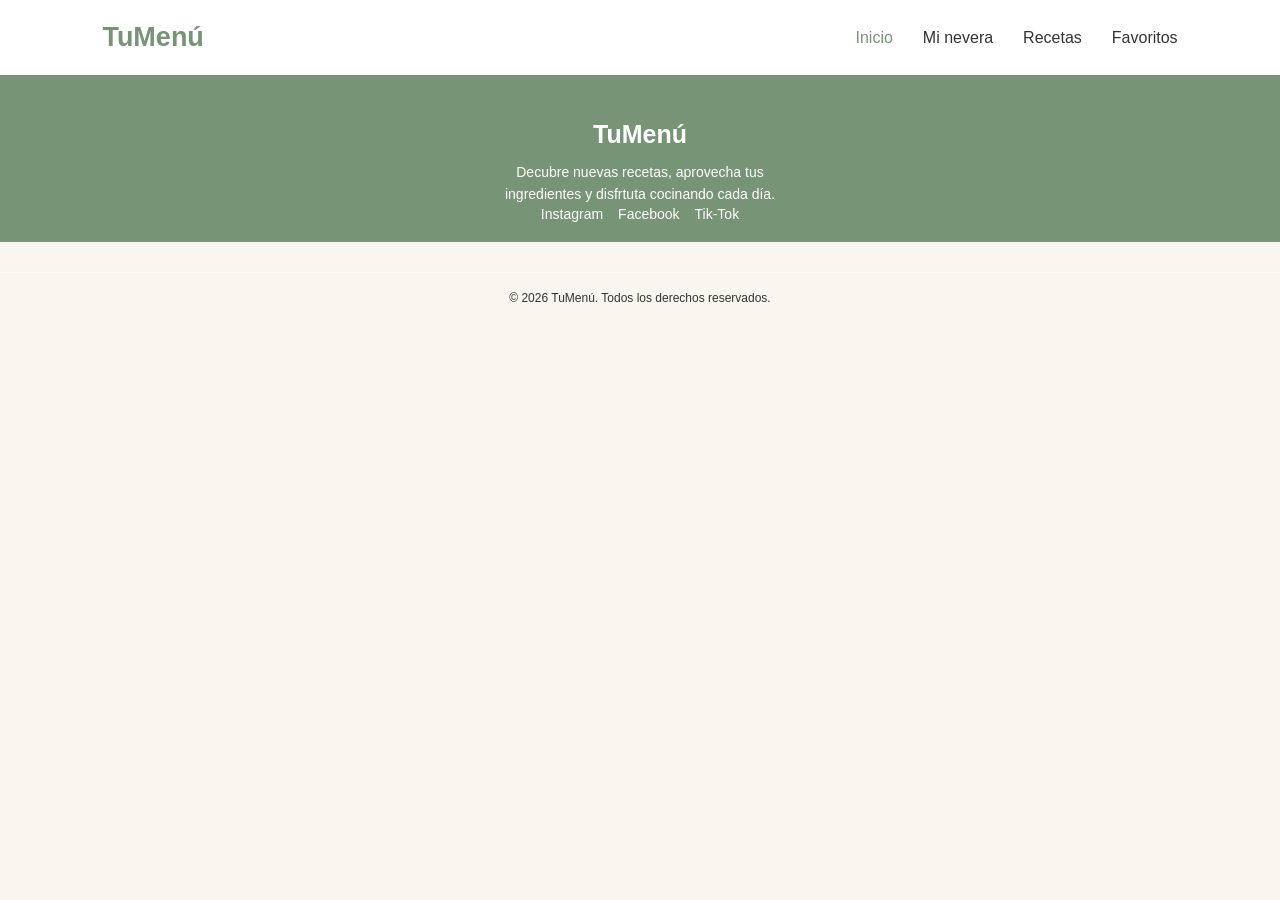
==== index.html @ 5c60949b "feat: añadir cabecera y pie de página" ====
<!DOCTYPE html>
<html lang="en">

    <head>
        <meta charset="UTF-8">
        <meta name="viewport" content="width=device-width, initial-scale=1.0">
        <title>TuMenú | Descubre que cocinar</title>
        <link rel="stylesheet" href="css/styles.css">
    </head>

    <body>
    
    <!--Cabecera de la pagina-->    

    <header class="cabecera">
        
        <div class="contenedor-logo">
            <a href="" class="logo">TuMenú</a>
        </div>

        <!--Menu de navegación-->
        <nav class="menu">
            <a href="index.html" class="activo">Inicio</a>
            <a href="pages/mi-nevera.html">Mi nevera</a>
            <a href="pages/recetas.html">Recetas</a>
            <a href="pages/favoritos.html">Favoritos</a>
        </nav>


    </header>  


    <main>








        
    </main>


<!--PIE DE LA PÁGINA-->
    <footer class="footer">
       
        <div class="footer-contenido">
        <!--información de la página-->

            <section class="footer-info">
                <a href="index.html" class="footer-logo">TuMenú</a>

                <p>
                    Decubre nuevas recetas, aprovecha tus ingredientes y disfrtuta
                    cocinando cada día.
                </p>
        

                <!--REDES SOCIALES-->
                <div class="redes-enlaces">
                    <a href="#" aria-level="Instagram">Instagram</a>
                    <a href="#" aria-label="Facebook">Facebook</a>
                    <a href="#" aria-label="Tik-Tok">Tik-Tok</a>            
                </div>

            </section>
       
        </div>



    </footer>

    <!-- Copyright -->
    <div class="footer-final">

        <p>© 2026 TuMenú. Todos los derechos reservados.</p>

    </div>

    </body>

</html>
---- css/styles.css ----
/*colores   generales de la página*/
:root {
    --color-principal: #789477;
    --color-secundario: #E8E3D5;
    --color-fondo: #F8F6EF;
    --color-texto: #333333;
    --color-blanco: #FFFFFF;
}


/*CONFIGURACIÓN GENERAL*/

*{
    margin: 0;
    padding: 0;
    box-sizing: border-box;
}

body {
    font-family: Arial, sans-serif;
    background-color: var(--color-fondo);
    color: var(--color-texto);
}
/*CABECERA - MOBILE-FIRST*/

.cabecera { 
    display: flex;
    flex-direction: column;
    align-items: center;
    gap: 18px;
    padding: 20px;
    background-color: var(--color-blanco);
}

/*LOGO*/
.logo{
    text-decoration: none;
    color: var(--color-principal);
    font-size: 27px;
    font-weight: bold;
}

/*MENÚ*/

.menu{
    display: flex;
    flex-wrap: wrap;
    justify-content: center;
    gap: 18px;
}

.menu a {
    text-decoration: none;
    color: var(--color-texto);
    font-size: 14px;
}

.menu a:hover,
.menu a.activo {
    color: var(--color-principal);
}

/* ==============================
   FOOTER - MOBILE FIRST
================================= */

.footer{
    background-color: var(--color-principal);
    color: var(--color-blanco);
    padding: 35px 20px 20px;
}

/*CONTENEDOR PRINCIPAL DEL FOOTER*/
.footer-contenido {
    display: flex;
    flex-direction: column;
    gap: 30px;
}

/*Información*/

.footer-logo {
    display: inline-block;
    color: var(--color-blanco);
    font-size: 25px;
    font-weight: bold;
    text-decoration: none;
    margin-bottom: 12px;
}

.footer-info p {
    font-size: 14px;
    line-height: 1.6;
    max-width: 300px;
}
/* Redes sociales */
.footer-redes h3 {
    font-size: 17px;
    margin-bottom: 15px;
}

.redes-enlaces {
    display: flex;
    flex-wrap: wrap;
    gap: 15px;
}

.redes-enlaces a {
    color: var(--color-blanco);
    text-decoration: none;
    font-size: 14px;
    transition: opacity 0.3s;
}

.redes-enlaces a:hover {
    opacity: 0.7;
}

/* Copyright */
.footer-final {
    border-top: 1px solid rgba(255, 255, 255, 0.3);
    margin-top: 30px;
    padding-top: 18px;
    text-align: center;
}

.footer-final p {
    font-size: 12px;
}

/*TABLET Y ESCRITORIOS*/

@media(min-width: 768px) {

    /*CABECERA*/

    .cabecera{
        flex-direction: row;
         justify-content: space-between;
         padding: 22px 8% ;
    }

    .menu {
        gap: 30px;
    }

    .menu a {
        font-size: 16px;
    }


    /*---FOOTER*/

    .footer {
        padding: 45px 8% 20px;
    }

    .footer-contenido {
        flex-direction: column;
        align-items: center;
        text-align: center;
        gap: 25px;
    }

    .footer-info {
        max-width: 450px;
    }

    .footer-redes {
        text-align: center;
    }

    .redes-enlaces {
        justify-content: center;
    }

}
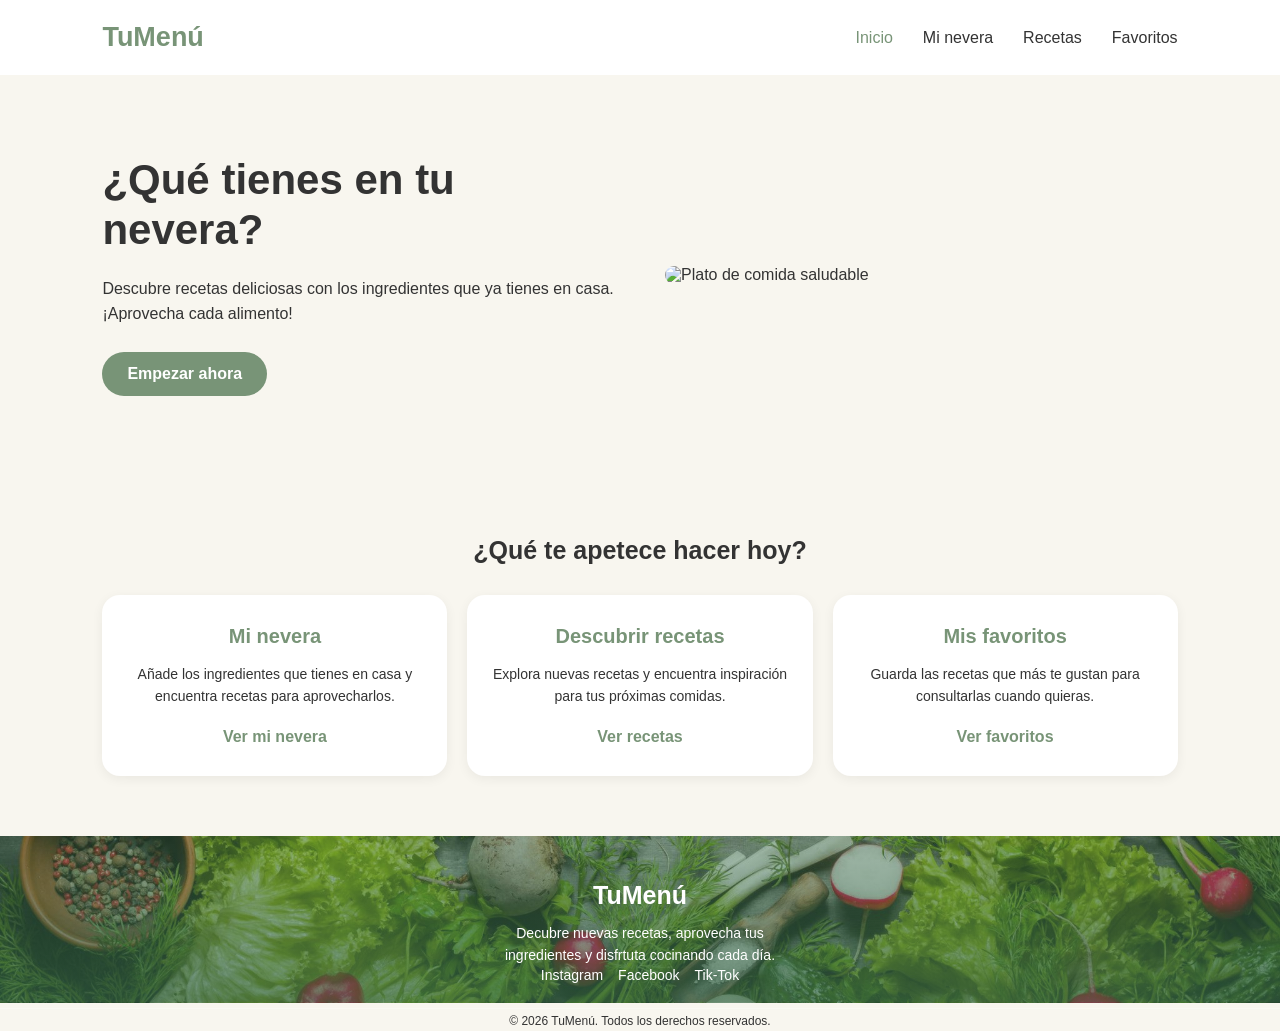
==== commit bf9800bb: "feat: crear página principal de TuMenú y asgregar CSS" ====
--- a/index.html
+++ b/index.html
@@ -31,16 +31,72 @@
 
 
     <main>
+     <!-- Presentación principal -->
+
+    <section class="hero">
+
+        <div class="hero-contenido">
+            <h1>¿Qué tienes en tu nevera?</h1>
+
+            <p>
+                Descubre recetas deliciosas con los ingredientes
+                que ya tienes en casa. ¡Aprovecha cada alimento!
+            </p>
+
+            <a href="pages/mi-nevera.html" class="boton-principal">
+                Empezar ahora
+            </a>
+        </div>
+
+        <div class="hero-imagen">
+            <img src="assets/img/hero-recetas.jpg" alt="Plato de comida saludable">
+        </div>
+        
+    </section>
+
+
+    <!-- Accesos principales -->
+    <section class="secciones">
+        <h2>¿Qué te apetece hacer hoy?</h2>
+
+        <div class="secciones-contenedor">
+
+
+            <article class="tarjeta">
+                <h3>Mi nevera</h3>
+                <p>
+                    Añade los ingredientes que tienes en casa
+                    y encuentra recetas para aprovecharlos.
+                </p>
+                <a href="pages/mi-nevera.html">Ver mi nevera</a>
+            </article>
+
+
+            <article class="tarjeta">
+                <h3>Descubrir recetas</h3>
+                <p>
+                    Explora nuevas recetas y encuentra inspiración
+                    para tus próximas comidas.
+                </p>
+                <a href="pages/recetas.html">Ver recetas</a>
+            </article>
+
+
+            <article class="tarjeta">
+                <h3>Mis favoritos</h3>
+                <p>
+                    Guarda las recetas que más te gustan
+                    para consultarlas cuando quieras.
+                </p>
+                <a href="pages/favoritos.html">Ver favoritos</a>
+            </article>
+
+        </div>
+    </section>   
 
 
 
-
-
-
-
-
-        
-    </main>
+</main>
 
 
 <!--PIE DE LA PÁGINA-->
--- a/css/styles.css
+++ b/css/styles.css
@@ -60,12 +60,121 @@
     color: var(--color-principal);
 }
 
+/* ===== SECCIÓN PRINCIPAL ===== */
+
+.hero {
+    display: flex;
+    flex-direction: column;
+    align-items: center;
+    gap: 30px;
+    padding: 50px 20px;
+}
+
+.hero-contenido {
+    text-align: center;
+}
+
+.hero-contenido h1 {
+    font-size: 32px;
+    line-height: 1.2;
+    color: var(--color-texto);
+    margin-bottom: 20px;
+}
+
+.hero-contenido p {
+    font-size: 16px;
+    line-height: 1.6;
+    margin-bottom: 25px;
+}
+
+.boton-principal {
+    display: inline-block;
+    background-color: var(--color-principal);
+    color: var(--color-blanco);
+    text-decoration: none;
+    padding: 13px 25px;
+    border-radius: 25px;
+    font-weight: bold;
+    transition: background-color 0.3s;
+}
+
+.boton-principal:hover {
+    background-color: #607d60;
+}
+
+.hero-imagen img {
+    width: 100%;
+    max-width: 400px;
+    height: 280px;
+    object-fit: cover;
+    border-radius: 20px;
+}
+
+/* ===== ACCESOS A LAS SECCIONES ===== */
+
+.secciones {
+    padding: 40px 20px 60px;
+    text-align: center;
+}
+
+.secciones h2 {
+    font-size: 25px;
+    margin-bottom: 30px;
+}
+
+.secciones-contenedor {
+    display: flex;
+    flex-direction: column;
+    gap: 20px;
+}
+
+.tarjeta {
+    background-color: var(--color-blanco);
+    padding: 30px 20px;
+    border-radius: 18px;
+    box-shadow: 0 3px 12px rgba(0, 0, 0, 0.06);
+    text-align: center;
+}
+
+.tarjeta h3 {
+    color: var(--color-principal);
+    font-size: 20px;
+    margin-bottom: 15px;
+}
+
+.tarjeta p {
+    font-size: 14px;
+    line-height: 1.6;
+    margin-bottom: 20px;
+}
+
+.tarjeta a {
+    display: inline-block;
+    color: var(--color-principal);
+    text-decoration: none;
+    font-weight: bold;
+}
+
+.tarjeta a:hover {
+    text-decoration: underline;
+}
+
 /* ==============================
    FOOTER - MOBILE FIRST
 ================================= */
 
 .footer{
-    background-color: var(--color-principal);
+       background-image:
+        linear-gradient(
+            rgba(55, 105, 74, 0.45),
+            rgba(55, 105, 74, 0.70)
+        ),
+        url("../assets/img/footer.png");
+
+    background-size: cover;
+    background-position: center;
+    background-repeat: no-repeat;
+
     color: var(--color-blanco);
     padding: 35px 20px 20px;
 }
@@ -119,13 +228,14 @@
 /* Copyright */
 .footer-final {
     border-top: 1px solid rgba(255, 255, 255, 0.3);
-    margin-top: 30px;
-    padding-top: 18px;
+    margin-top: 5px;
+    padding-top: 5px;
     text-align: center;
 }
 
 .footer-final p {
     font-size: 12px;
+    padding-bottom: 3px;
 }
 
 /*TABLET Y ESCRITORIOS*/
@@ -146,6 +256,46 @@
 
     .menu a {
         font-size: 16px;
+    }
+
+  /*---MAIN---*/
+
+    .hero {
+        flex-direction: row;
+        justify-content: space-between;
+        padding: 80px 8%;
+        gap: 50px;
+    }
+
+    .hero-contenido {
+        flex: 1;
+        text-align: left;
+    }
+
+    .hero-contenido h1 {
+        font-size: 42px;
+    }
+
+    .hero-imagen {
+        flex: 1;
+    }
+
+    .hero-imagen img {
+        max-width: 100%;
+        height: 350px;
+    }
+
+    .secciones {
+        padding: 60px 8%;
+    }
+
+    .secciones-contenedor {
+        flex-direction: row;
+        align-items: stretch;
+    }
+
+    .tarjeta {
+        flex: 1;
     }
 
 
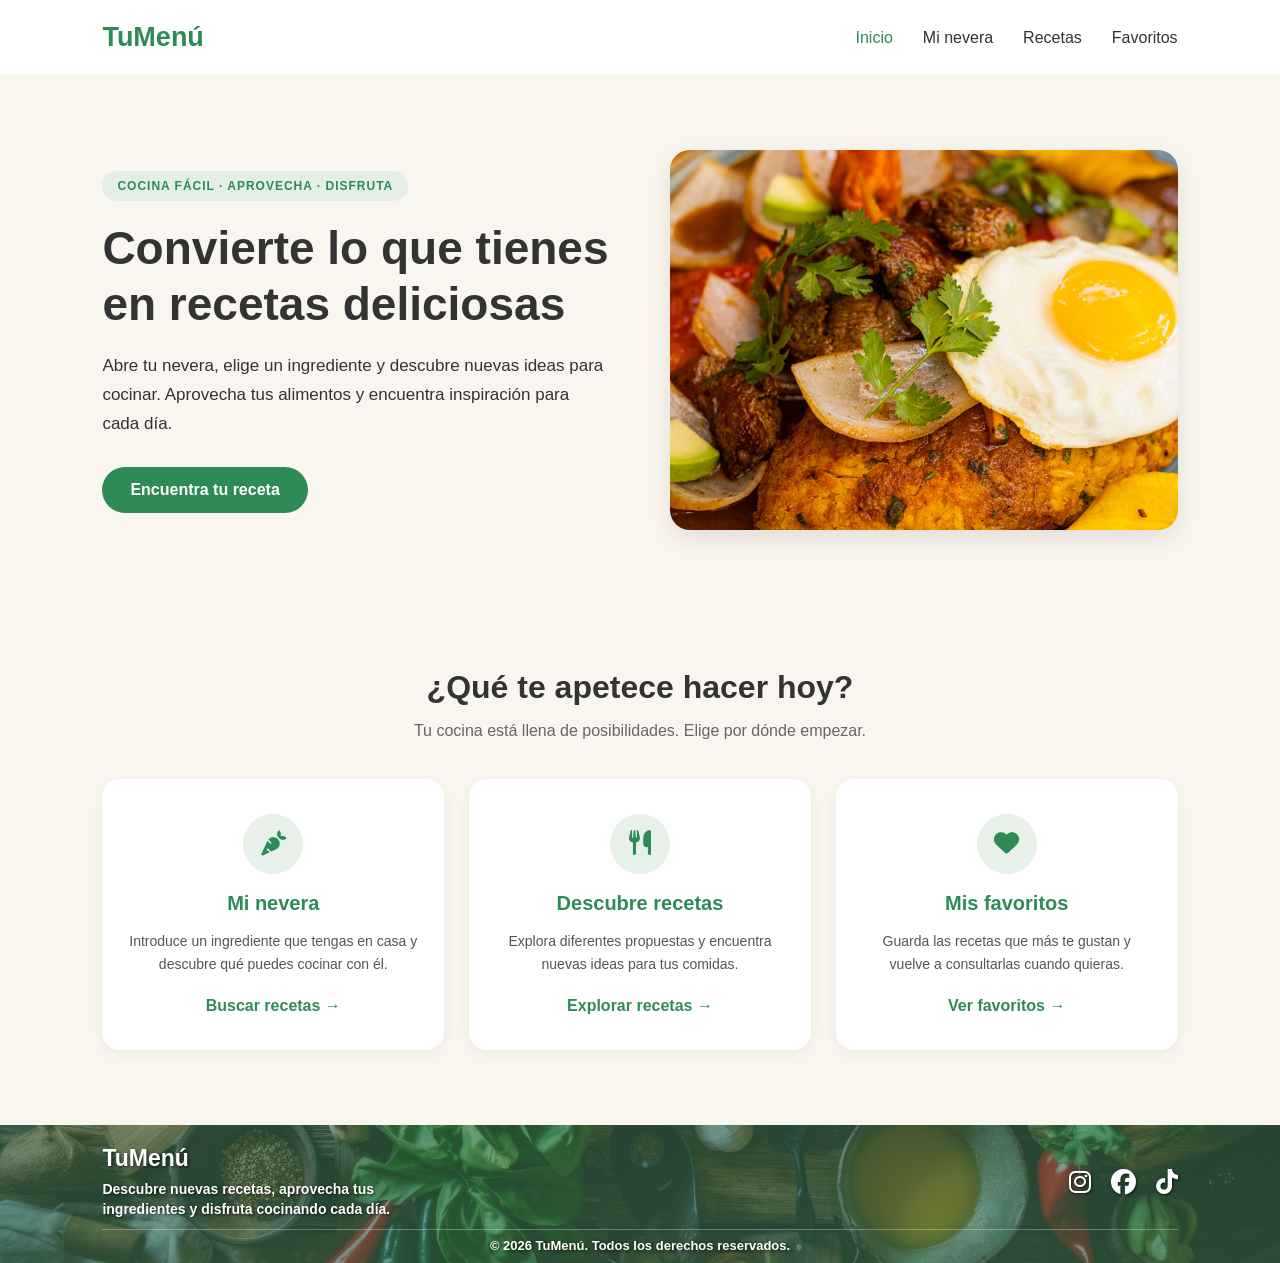
==== commit 6e133594: "Mejora diseño de TuMenu y funcionalidad de recetas" ====
--- a/index.html
+++ b/index.html
@@ -1,24 +1,28 @@
 <!DOCTYPE html>
-<html lang="en">
-
-    <head>
-        <meta charset="UTF-8">
-        <meta name="viewport" content="width=device-width, initial-scale=1.0">
-        <title>TuMenú | Descubre que cocinar</title>
-        <link rel="stylesheet" href="css/styles.css">
-    </head>
-
-    <body>
-    
-    <!--Cabecera de la pagina-->    
+<html lang="es">
+
+<head>
+    <meta charset="UTF-8">
+    <meta name="viewport" content="width=device-width, initial-scale=1.0">
+
+    <title>TuMenú | Cocina con lo que tienes</title>
+
+    <link rel="stylesheet" href="css/styles.css">
+
+    <!-- Iconos de redes sociales -->
+    <link rel="stylesheet" href="https://cdnjs.cloudflare.com/ajax/libs/font-awesome/6.7.2/css/all.min.css">
+</head>
+
+<body>
+
+    <!-- CABECERA -->
 
     <header class="cabecera">
-        
+
         <div class="contenedor-logo">
-            <a href="" class="logo">TuMenú</a>
+            <a href="index.html" class="logo">TuMenú</a>
         </div>
 
-        <!--Menu de navegación-->
         <nav class="menu">
             <a href="index.html" class="activo">Inicio</a>
             <a href="pages/mi-nevera.html">Mi nevera</a>
@@ -26,116 +30,194 @@
             <a href="pages/favoritos.html">Favoritos</a>
         </nav>
 
-
-    </header>  
+    </header>
 
 
     <main>
-     <!-- Presentación principal -->
-
-    <section class="hero">
-
-        <div class="hero-contenido">
-            <h1>¿Qué tienes en tu nevera?</h1>
-
-            <p>
-                Descubre recetas deliciosas con los ingredientes
-                que ya tienes en casa. ¡Aprovecha cada alimento!
+
+        <!-- PRESENTACIÓN PRINCIPAL -->
+
+        <section class="hero">
+
+            <div class="hero-contenido">
+
+                <span class="hero-etiqueta">
+                    COCINA FÁCIL · APROVECHA · DISFRUTA
+                </span>
+
+                <h1>
+                    Convierte lo que tienes en recetas deliciosas
+                </h1>
+
+                <p>
+                    Abre tu nevera, elige un ingrediente y descubre
+                    nuevas ideas para cocinar. Aprovecha tus alimentos
+                    y encuentra inspiración para cada día.
+                </p>
+
+                <a href="pages/mi-nevera.html" class="boton-principal">
+                    Encuentra tu receta
+                </a>
+
+            </div>
+
+            <div class="hero-imagen">
+
+                <img
+                    src="assets/img/comida1.png"
+                    alt="Plato de comida saludable con ingredientes frescos"
+                >
+
+            </div>
+
+        </section>
+
+
+        <!-- ACCESOS PRINCIPALES -->
+
+        <section class="secciones">
+
+            <h2>¿Qué te apetece hacer hoy?</h2>
+
+            <p class="secciones-descripcion">
+                Tu cocina está llena de posibilidades. Elige por dónde empezar.
             </p>
 
-            <a href="pages/mi-nevera.html" class="boton-principal">
-                Empezar ahora
-            </a>
+            <div class="secciones-contenedor">
+
+                <!-- MI NEVERA -->
+
+                <article class="tarjeta">
+
+                    <div class="tarjeta-icono">
+                        <i class="fa-solid fa-carrot"></i>
+                    </div>
+
+                    <h3>Mi nevera</h3>
+
+                    <p>
+                        Introduce un ingrediente que tengas en casa
+                        y descubre qué puedes cocinar con él.
+                    </p>
+
+                    <a href="pages/mi-nevera.html">
+                        Buscar recetas →
+                    </a>
+
+                </article>
+
+
+                <!-- RECETAS -->
+
+                <article class="tarjeta">
+
+                    <div class="tarjeta-icono">
+                        <i class="fa-solid fa-utensils"></i>
+                    </div>
+
+                    <h3>Descubre recetas</h3>
+
+                    <p>
+                        Explora diferentes propuestas y encuentra
+                        nuevas ideas para tus comidas.
+                    </p>
+
+                    <a href="pages/recetas.html">
+                        Explorar recetas →
+                    </a>
+
+                </article>
+
+
+                <!-- FAVORITOS -->
+
+                <article class="tarjeta">
+
+                    <div class="tarjeta-icono">
+                        <i class="fa-solid fa-heart"></i>
+                    </div>
+
+                    <h3>Mis favoritos</h3>
+
+                    <p>
+                        Guarda las recetas que más te gustan
+                        y vuelve a consultarlas cuando quieras.
+                    </p>
+
+                    <a href="pages/favoritos.html">
+                        Ver favoritos →
+                    </a>
+
+                </article>
+
+            </div>
+
+        </section>
+
+    </main>
+
+
+    <!-- FOOTER -->
+
+    <footer class="footer">
+
+        <div class="footer-contenido">
+
+            <section class="footer-info">
+
+                <a href="index.html" class="footer-logo">TuMenú</a>
+
+                <p>
+                    Descubre nuevas recetas, aprovecha tus ingredientes
+                    y disfruta cocinando cada día.
+                </p>
+
+            </section>
+
+            <!-- REDES SOCIALES -->
+
+            <div class="redes-enlaces">
+
+                <a href="https://www.instagram.com/"
+                   target="_blank"
+                   rel="noopener noreferrer"
+                   aria-label="Instagram">
+
+                    <i class="fa-brands fa-instagram"></i>
+
+                </a>
+
+                <a href="https://www.facebook.com/"
+                   target="_blank"
+                   rel="noopener noreferrer"
+                   aria-label="Facebook">
+
+                    <i class="fa-brands fa-facebook"></i>
+
+                </a>
+
+                <a href="https://www.tiktok.com/"
+                   target="_blank"
+                   rel="noopener noreferrer"
+                   aria-label="TikTok">
+
+                    <i class="fa-brands fa-tiktok"></i>
+
+                </a>
+
+            </div>
+
         </div>
 
-        <div class="hero-imagen">
-            <img src="assets/img/hero-recetas.jpg" alt="Plato de comida saludable">
+        <!-- COPYRIGHT -->
+
+        <div class="footer-final">
+
+            <p>© 2026 TuMenú. Todos los derechos reservados.</p>
+
         </div>
-        
-    </section>
-
-
-    <!-- Accesos principales -->
-    <section class="secciones">
-        <h2>¿Qué te apetece hacer hoy?</h2>
-
-        <div class="secciones-contenedor">
-
-
-            <article class="tarjeta">
-                <h3>Mi nevera</h3>
-                <p>
-                    Añade los ingredientes que tienes en casa
-                    y encuentra recetas para aprovecharlos.
-                </p>
-                <a href="pages/mi-nevera.html">Ver mi nevera</a>
-            </article>
-
-
-            <article class="tarjeta">
-                <h3>Descubrir recetas</h3>
-                <p>
-                    Explora nuevas recetas y encuentra inspiración
-                    para tus próximas comidas.
-                </p>
-                <a href="pages/recetas.html">Ver recetas</a>
-            </article>
-
-
-            <article class="tarjeta">
-                <h3>Mis favoritos</h3>
-                <p>
-                    Guarda las recetas que más te gustan
-                    para consultarlas cuando quieras.
-                </p>
-                <a href="pages/favoritos.html">Ver favoritos</a>
-            </article>
-
-        </div>
-    </section>   
-
-
-
-</main>
-
-
-<!--PIE DE LA PÁGINA-->
-    <footer class="footer">
-       
-        <div class="footer-contenido">
-        <!--información de la página-->
-
-            <section class="footer-info">
-                <a href="index.html" class="footer-logo">TuMenú</a>
-
-                <p>
-                    Decubre nuevas recetas, aprovecha tus ingredientes y disfrtuta
-                    cocinando cada día.
-                </p>
-        
-
-                <!--REDES SOCIALES-->
-                <div class="redes-enlaces">
-                    <a href="#" aria-level="Instagram">Instagram</a>
-                    <a href="#" aria-label="Facebook">Facebook</a>
-                    <a href="#" aria-label="Tik-Tok">Tik-Tok</a>            
-                </div>
-
-            </section>
-       
-        </div>
-
-
 
     </footer>
 
-    <!-- Copyright -->
-    <div class="footer-final">
-
-        <p>© 2026 TuMenú. Todos los derechos reservados.</p>
-
-    </div>
-
-    </body>
-
+</body>
 </html>
--- a/css/styles.css
+++ b/css/styles.css
@@ -1,29 +1,39 @@
-/*colores   generales de la página*/
+* {
+    margin: 0;
+    padding: 0;
+    box-sizing: border-box;
+}
+
+
+/* ===== COLORES GENERALES DE LA PÁGINA ===== */
+
 :root {
-    --color-principal: #789477;
+    --color-principal: #2E8B57;
     --color-secundario: #E8E3D5;
     --color-fondo: #F8F6EF;
     --color-texto: #333333;
     --color-blanco: #FFFFFF;
 }
 
-
-/*CONFIGURACIÓN GENERAL*/
-
-*{
-    margin: 0;
-    padding: 0;
-    box-sizing: border-box;
-}
+/* ===== CONFIGURACIÓN GENERAL ===== */
+
 
 body {
     font-family: Arial, sans-serif;
     background-color: var(--color-fondo);
     color: var(--color-texto);
-}
-/*CABECERA - MOBILE-FIRST*/
-
-.cabecera { 
+    min-height: 100vh;
+    display: flex;
+    flex-direction: column;
+}
+
+main{
+    flex: 1;
+}
+
+/* ===== CABECERA - MOBILE FIRST ===== */
+
+.cabecera {
     display: flex;
     flex-direction: column;
     align-items: center;
@@ -32,17 +42,18 @@
     background-color: var(--color-blanco);
 }
 
-/*LOGO*/
-.logo{
+/* LOGO */
+
+.logo {
     text-decoration: none;
     color: var(--color-principal);
     font-size: 27px;
     font-weight: bold;
 }
 
-/*MENÚ*/
-
-.menu{
+/* MENÚ */
+
+.menu {
     display: flex;
     flex-wrap: wrap;
     justify-content: center;
@@ -60,81 +71,150 @@
     color: var(--color-principal);
 }
 
-/* ===== SECCIÓN PRINCIPAL ===== */
+
+/* ===== PRESENTACIÓN PRINCIPAL ===== */
 
 .hero {
     display: flex;
     flex-direction: column;
     align-items: center;
-    gap: 30px;
+    gap: 35px;
     padding: 50px 20px;
 }
 
 .hero-contenido {
     text-align: center;
-}
+    max-width: 550px;
+}
+
+/* Etiqueta superior */
+
+.hero-etiqueta {
+    display: inline-block;
+    color: var(--color-principal);
+    background-color: #e4eee5;
+    padding: 8px 15px;
+    border-radius: 20px;
+    font-size: 12px;
+    font-weight: bold;
+    letter-spacing: 1px;
+    margin-bottom: 20px;
+}
+
+/* Título principal */
 
 .hero-contenido h1 {
-    font-size: 32px;
+    font-size: 34px;
     line-height: 1.2;
     color: var(--color-texto);
     margin-bottom: 20px;
 }
 
+/* Descripción */
+
 .hero-contenido p {
     font-size: 16px;
-    line-height: 1.6;
-    margin-bottom: 25px;
-}
+    line-height: 1.7;
+    margin-bottom: 28px;
+    color: var(--color-texto);
+}
+
+/* Botón principal */
 
 .boton-principal {
     display: inline-block;
     background-color: var(--color-principal);
     color: var(--color-blanco);
     text-decoration: none;
-    padding: 13px 25px;
-    border-radius: 25px;
-    font-weight: bold;
-    transition: background-color 0.3s;
+    padding: 14px 28px;
+    border-radius: 30px;
+    font-weight: bold;
+    transition: background-color 0.3s, transform 0.3s;
 }
 
 .boton-principal:hover {
-    background-color: #607d60;
+    background-color: #246b43;
+    transform: translateY(-3px);
+}
+
+/* Imagen principal */
+
+.hero-imagen {
+    width: 100%;
+    max-width: 500px;
 }
 
 .hero-imagen img {
     width: 100%;
-    max-width: 400px;
     height: 280px;
     object-fit: cover;
     border-radius: 20px;
+    box-shadow: 0 8px 25px rgba(0, 0, 0, 0.10);
 }
 
 /* ===== ACCESOS A LAS SECCIONES ===== */
 
+/* ===== ACCESOS A LAS SECCIONES ===== */
+
 .secciones {
-    padding: 40px 20px 60px;
+    padding: 45px 20px 60px;
     text-align: center;
 }
 
+/* Título */
+
 .secciones h2 {
-    font-size: 25px;
-    margin-bottom: 30px;
-}
+    font-size: 27px;
+    color: var(--color-texto);
+    margin-bottom: 12px;
+}
+
+/* Descripción */
+
+.secciones-descripcion {
+    font-size: 15px;
+    color: #666666;
+    line-height: 1.6;
+    margin-bottom: 35px;
+}
+
+/* Contenedor de tarjetas */
 
 .secciones-contenedor {
     display: flex;
     flex-direction: column;
-    gap: 20px;
-}
+    gap: 22px;
+    max-width: 1100px;
+    margin: 0 auto;
+}
+
+/* Tarjetas */
 
 .tarjeta {
     background-color: var(--color-blanco);
-    padding: 30px 20px;
+    padding: 30px 25px;
     border-radius: 18px;
-    box-shadow: 0 3px 12px rgba(0, 0, 0, 0.06);
+    box-shadow: 0 4px 15px rgba(0, 0, 0, 0.05);
     text-align: center;
-}
+    transition: transform 0.3s, box-shadow 0.3s;
+}
+
+/* Iconos */
+
+.tarjeta-icono {
+    width: 60px;
+    height: 60px;
+    display: flex;
+    align-items: center;
+    justify-content: center;
+    margin: 0 auto 18px;
+    background-color: #e8f1e9;
+    border-radius: 50%;
+    color: var(--color-principal);
+    font-size: 25px;
+}
+
+/* Títulos de tarjetas */
 
 .tarjeta h3 {
     color: var(--color-principal);
@@ -142,112 +222,144 @@
     margin-bottom: 15px;
 }
 
+/* Texto de tarjetas */
+
 .tarjeta p {
     font-size: 14px;
-    line-height: 1.6;
+    line-height: 1.7;
     margin-bottom: 20px;
-}
+    color: #555555;
+}
+
+/* Enlaces */
 
 .tarjeta a {
     display: inline-block;
     color: var(--color-principal);
     text-decoration: none;
     font-weight: bold;
+    transition: color 0.3s;
 }
 
 .tarjeta a:hover {
+    color: #246b43;
     text-decoration: underline;
+}
+
+/* Efecto al pasar el ratón */
+
+.tarjeta:hover {
+    transform: translateY(-5px);
+    box-shadow: 0 8px 22px rgba(0, 0, 0, 0.10);
 }
 
 /* ==============================
    FOOTER - MOBILE FIRST
 ================================= */
 
-.footer{
-       background-image:
+.footer {
+    background-image:
         linear-gradient(
-            rgba(55, 105, 74, 0.45),
-            rgba(55, 105, 74, 0.70)
+            rgba(55, 105, 74, 0.60),
+            rgba(55, 105, 74, 0.65)
         ),
-        url("../assets/img/footer.png");
+        url("../assets/img/footer2.png");
 
     background-size: cover;
     background-position: center;
     background-repeat: no-repeat;
 
     color: var(--color-blanco);
-    padding: 35px 20px 20px;
-}
-
-/*CONTENEDOR PRINCIPAL DEL FOOTER*/
+    padding: 15px 20px 8px;
+}
+
+/* CONTENEDOR PRINCIPAL DEL FOOTER */
+
 .footer-contenido {
     display: flex;
     flex-direction: column;
-    gap: 30px;
-}
-
-/*Información*/
+    align-items: center;
+    gap: 20px;
+}
+
+/* INFORMACIÓN */
 
 .footer-logo {
     display: inline-block;
     color: var(--color-blanco);
-    font-size: 25px;
-    font-weight: bold;
-    text-decoration: none;
-    margin-bottom: 12px;
+    font-size: 23px;
+    font-weight: bold;
+    text-decoration: none;
+    margin-bottom: 8px;
 }
 
 .footer-info p {
     font-size: 14px;
-    line-height: 1.6;
+    font-weight: bold;
+    line-height: 1.4;
     max-width: 300px;
 }
-/* Redes sociales */
+
+/* REDES SOCIALES */
+
 .footer-redes h3 {
-    font-size: 17px;
-    margin-bottom: 15px;
+    font-size: 16px;
+    margin-bottom: 10px;
 }
 
 .redes-enlaces {
     display: flex;
-    flex-wrap: wrap;
-    gap: 15px;
+    gap: 20px;
 }
 
 .redes-enlaces a {
     color: var(--color-blanco);
     text-decoration: none;
-    font-size: 14px;
-    transition: opacity 0.3s;
+    font-size: 25px;
+    transition: transform 0.3s ease;;
 }
 
 .redes-enlaces a:hover {
-    opacity: 0.7;
-}
-
-/* Copyright */
+    transform: scale(1.2);
+}
+
+/* COPYRIGHT */
+
 .footer-final {
     border-top: 1px solid rgba(255, 255, 255, 0.3);
-    margin-top: 5px;
-    padding-top: 5px;
+    margin-top: 12px;
+    padding-top: 8px;
     text-align: center;
 }
 
 .footer-final p {
-    font-size: 12px;
-    padding-bottom: 3px;
-}
-
-/*TABLET Y ESCRITORIOS*/
-
-@media(min-width: 768px) {
-
-    /*CABECERA*/
-
-    .cabecera{
+    color: var(--color-blanco);
+    font-size: 13px;
+    font-weight: bold;
+    text-shadow: 1px 1px 4px rgba(0, 0, 0, 0.8);
+    padding-bottom: 0;
+}
+
+/* TEXTO BLANCO Y SOMBRA */
+
+.footer-info p,
+.footer-logo,
+.redes-enlaces a,
+.footer-redes h3 {
+    color: var(--color-blanco);
+    text-shadow: 1px 1px 3px rgba(0, 0, 0, 0.7);
+}
+
+/* ===== TABLETS Y ESCRITORIOS ===== */
+
+@media (min-width: 768px) {
+
+    /* CABECERA */
+
+    .cabecera {
         flex-direction: row;
-         justify-content: space-between;
-         padding: 22px 8% ;
+        justify-content: space-between;
+        padding: 22px 8%;
     }
 
     .menu {
@@ -258,72 +370,104 @@
         font-size: 16px;
     }
 
-  /*---MAIN---*/
-
+    /* MAIN */
+
+   
     .hero {
         flex-direction: row;
         justify-content: space-between;
-        padding: 80px 8%;
-        gap: 50px;
+        align-items: center;
+        padding: 75px 8%;
+        gap: 60px;
     }
 
     .hero-contenido {
         flex: 1;
         text-align: left;
+        max-width: 550px;
     }
 
     .hero-contenido h1 {
-        font-size: 42px;
+        font-size: 46px;
+    }
+
+    .hero-contenido p {
+        font-size: 17px;
     }
 
     .hero-imagen {
         flex: 1;
+        max-width: 520px;
     }
 
     .hero-imagen img {
-        max-width: 100%;
-        height: 350px;
-    }
+        height: 380px;
+    }
+
+    /* TARJETAS EN ESCRITORIO */
 
     .secciones {
-        padding: 60px 8%;
+        padding: 60px 8% 75px;
+    }
+
+    .secciones h2 {
+        font-size: 32px;
+    }
+
+    .secciones-descripcion {
+        font-size: 16px;
     }
 
     .secciones-contenedor {
         flex-direction: row;
         align-items: stretch;
+        gap: 25px;
     }
 
     .tarjeta {
         flex: 1;
-    }
-
-
-    /*---FOOTER*/
+        padding: 35px 25px;
+    }
+
+    /* FOOTER */
 
     .footer {
-        padding: 45px 8% 20px;
+        padding: 20px 8% 10px;
     }
 
     .footer-contenido {
-        flex-direction: column;
+        display: flex;
+        flex-direction: row;
+        justify-content: space-between;
         align-items: center;
-        text-align: center;
-        gap: 25px;
+        text-align: left;
+        gap: 20px;
     }
 
     .footer-info {
         max-width: 450px;
-    }
-
-    .footer-redes {
+        text-align: left;
+    }
+
+    .footer-info p {
+        margin: 0;
+    }
+
+
+    .redes-enlaces {
+        justify-content: flex-end;
+        justify-content: flex-end;
+        align-items: center;
+        gap:20px;
+    }
+
+    .redes-enlaces a {
+        font-size: 25px;
+    }
+
+    .footer-final {
+        margin-top: 10px;
+        padding-top: 8px;
         text-align: center;
     }
-
-    .redes-enlaces {
-        justify-content: center;
-    }
-
-}
-
-
+}
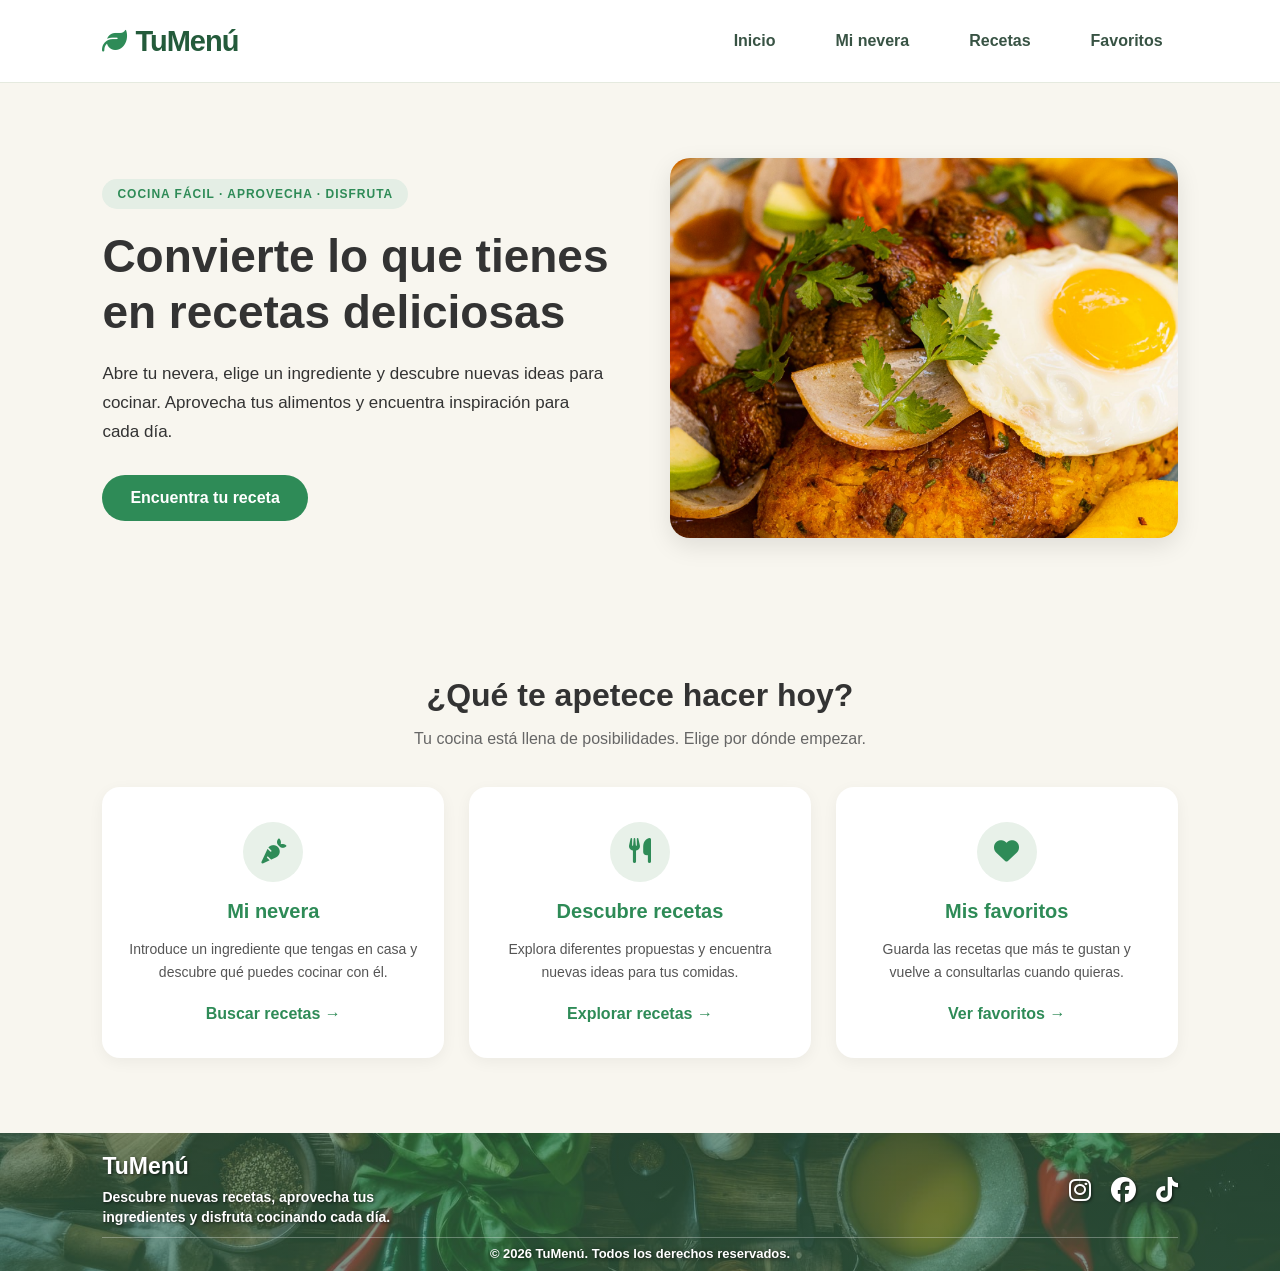
==== commit 86891cb5: "Añade sistema de favoritos y mejora el diseño" ====
--- a/index.html
+++ b/index.html
@@ -11,6 +11,7 @@
 
     <!-- Iconos de redes sociales -->
     <link rel="stylesheet" href="https://cdnjs.cloudflare.com/ajax/libs/font-awesome/6.7.2/css/all.min.css">
+    <link rel="icon" type="image/svg+xml" href="assets/img/favicon.svg">
 </head>
 
 <body>
@@ -20,7 +21,10 @@
     <header class="cabecera">
 
         <div class="contenedor-logo">
-            <a href="index.html" class="logo">TuMenú</a>
+            <a href="index.html" class="logo">
+                <i class="fa-solid fa-leaf"></i>
+                TuMenú
+            </a>
         </div>
 
         <nav class="menu">
--- a/css/styles.css
+++ b/css/styles.css
@@ -38,17 +38,26 @@
     flex-direction: column;
     align-items: center;
     gap: 18px;
-    padding: 20px;
+    padding: 18px 20px;
     background-color: var(--color-blanco);
+    border-bottom: 1px solid #e5eadf;
 }
 
 /* LOGO */
 
 .logo {
-    text-decoration: none;
-    color: var(--color-principal);
-    font-size: 27px;
-    font-weight: bold;
+    display: flex;
+    align-items: center;
+    gap: 9px;
+    text-decoration: none;
+    color: #245b3b;
+    font-size: 29px;
+    font-weight: bold;
+    letter-spacing: -1px;
+}
+.logo i {
+    color: var(--color-principal);
+    font-size: 25px;
 }
 
 /* MENÚ */
@@ -62,13 +71,24 @@
 
 .menu a {
     text-decoration: none;
-    color: var(--color-texto);
+    color: #385344;
     font-size: 14px;
-}
-
-.menu a:hover,
-.menu a.activo {
-    color: var(--color-principal);
+    font-weight: 600;
+    padding: 10px 15px;
+    border-radius: 25px;
+    transition: all 0.3s ease;
+}
+
+/* Efecto al pasar el ratón */
+
+.menu a:hover {
+    background-color: #e7f0e7;
+    color: var(--color-principal);
+}
+
+.menu a.activo:hover {
+    background-color: #246b43;
+    color: var(--color-blanco);
 }
 
 
@@ -152,7 +172,6 @@
     box-shadow: 0 8px 25px rgba(0, 0, 0, 0.10);
 }
 
-/* ===== ACCESOS A LAS SECCIONES ===== */
 
 /* ===== ACCESOS A LAS SECCIONES ===== */
 
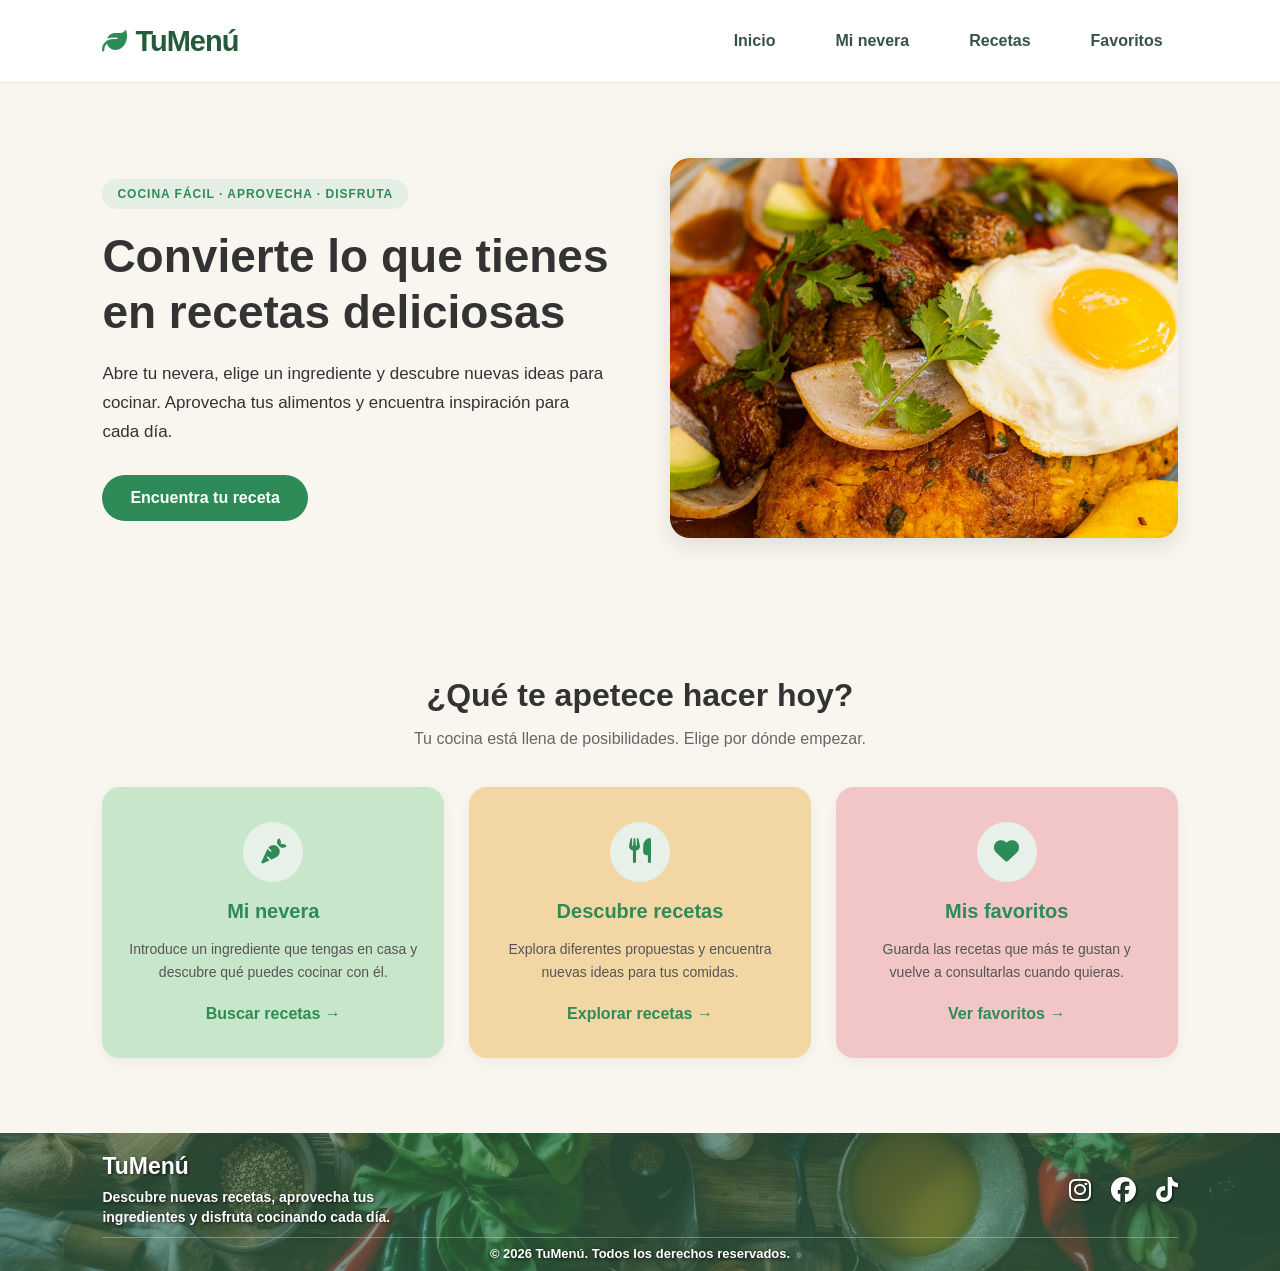
==== commit 462b994e: "Mejora el footer y añade enlaces a redes sociales,agregar favoritos.js" ====
--- a/index.html
+++ b/index.html
@@ -8,6 +8,7 @@
     <title>TuMenú | Cocina con lo que tienes</title>
 
     <link rel="stylesheet" href="css/styles.css">
+    <link rel="stylesheet" href="css/favoritos.css">
 
     <!-- Iconos de redes sociales -->
     <link rel="stylesheet" href="https://cdnjs.cloudflare.com/ajax/libs/font-awesome/6.7.2/css/all.min.css">
@@ -91,7 +92,7 @@
 
                 <!-- MI NEVERA -->
 
-                <article class="tarjeta">
+                <article class="tarjeta tarjeta-nevera">
 
                     <div class="tarjeta-icono">
                         <i class="fa-solid fa-carrot"></i>
@@ -113,7 +114,7 @@
 
                 <!-- RECETAS -->
 
-                <article class="tarjeta">
+                <article class="tarjeta  tarjeta-recetas">
 
                     <div class="tarjeta-icono">
                         <i class="fa-solid fa-utensils"></i>
@@ -135,7 +136,7 @@
 
                 <!-- FAVORITOS -->
 
-                <article class="tarjeta">
+                <article class="tarjeta tarjeta-favoritos">
 
                     <div class="tarjeta-icono">
                         <i class="fa-solid fa-heart"></i>
--- a/css/favoritos.css
+++ b/css/favoritos.css
@@ -0,0 +1,122 @@
+/* ===== PÁGINA FAVORITOS ===== */
+
+.pagina-favoritos {
+    padding: 35px 20px;
+    min-height: 60vh;
+}
+
+/* ===== PRESENTACIÓN ===== */
+
+.introduccion-favoritos {
+    text-align: center;
+    margin-bottom: 40px;
+}
+
+.introduccion-favoritos h1 {
+    color: var(--color-principal);
+    font-size: 28px;
+    margin-bottom: 12px;
+}
+
+.introduccion-favoritos p {
+    color: var(--color-texto);
+    font-size: 16px;
+    line-height: 1.6;
+}
+
+/* ===== LISTA DE FAVORITOS ===== */
+
+#lista-favoritos {
+    max-width: 1100px;
+    margin: 0 auto;
+    display: grid;
+    grid-template-columns: 1fr;
+    gap: 25px;
+}
+
+/* ===== TARJETAS ===== */
+
+#lista-favoritos .tarjeta-receta {
+    background-color: var(--color-blanco);
+    border-radius: 16px;
+    overflow: hidden;
+    padding-bottom: 20px;
+    text-align: center;
+    box-shadow: 0 4px 14px rgba(0, 0, 0, 0.08);
+    transition: transform 0.3s ease;
+}
+
+#lista-favoritos .tarjeta-receta:hover {
+    transform: translateY(-5px);
+}
+
+#lista-favoritos .tarjeta-receta img {
+    width: 100%;
+    height: 210px;
+    object-fit: cover;
+}
+
+#lista-favoritos .tarjeta-receta h3 {
+    color: var(--color-texto);
+    font-size: 18px;
+    margin: 18px 12px;
+}
+
+/* ===== BOTÓN ELIMINAR ===== */
+
+#lista-favoritos .tarjeta-receta button {
+    border: none;
+    background-color: var(--color-principal);
+    color: var(--color-blanco);
+    padding: 10px 18px;
+    border-radius: 25px;
+    cursor: pointer;
+    font-size: 14px;
+    transition: background-color 0.3s ease;
+}
+
+#lista-favoritos .tarjeta-receta button:hover {
+    background-color: #246b43;
+}
+
+/* ===== MENSAJE SIN FAVORITOS ===== */
+
+#lista-favoritos > p {
+    text-align: center;
+    grid-column: 1 / -1;
+    padding: 35px 20px;
+    background-color: var(--color-blanco);
+    border-radius: 12px;
+    color: var(--color-texto);
+}
+/* ===== COLORES DE LAS TARJETAS ===== */
+
+.tarjeta-nevera {
+    background-color: #C8E6C9;
+}
+
+.tarjeta-recetas {
+    background-color: #F2D7A5;
+}
+
+.tarjeta-favoritos {
+    background-color: #F2C6C6;
+}
+
+/* ===== ESCRITORIO ===== */
+
+@media (min-width: 768px) {
+
+    .pagina-favoritos {
+        padding: 55px 8%;
+    }
+
+    .introduccion-favoritos h1 {
+        font-size: 34px;
+    }
+
+    #lista-favoritos {
+        grid-template-columns: repeat(3, 1fr);
+    }
+
+}
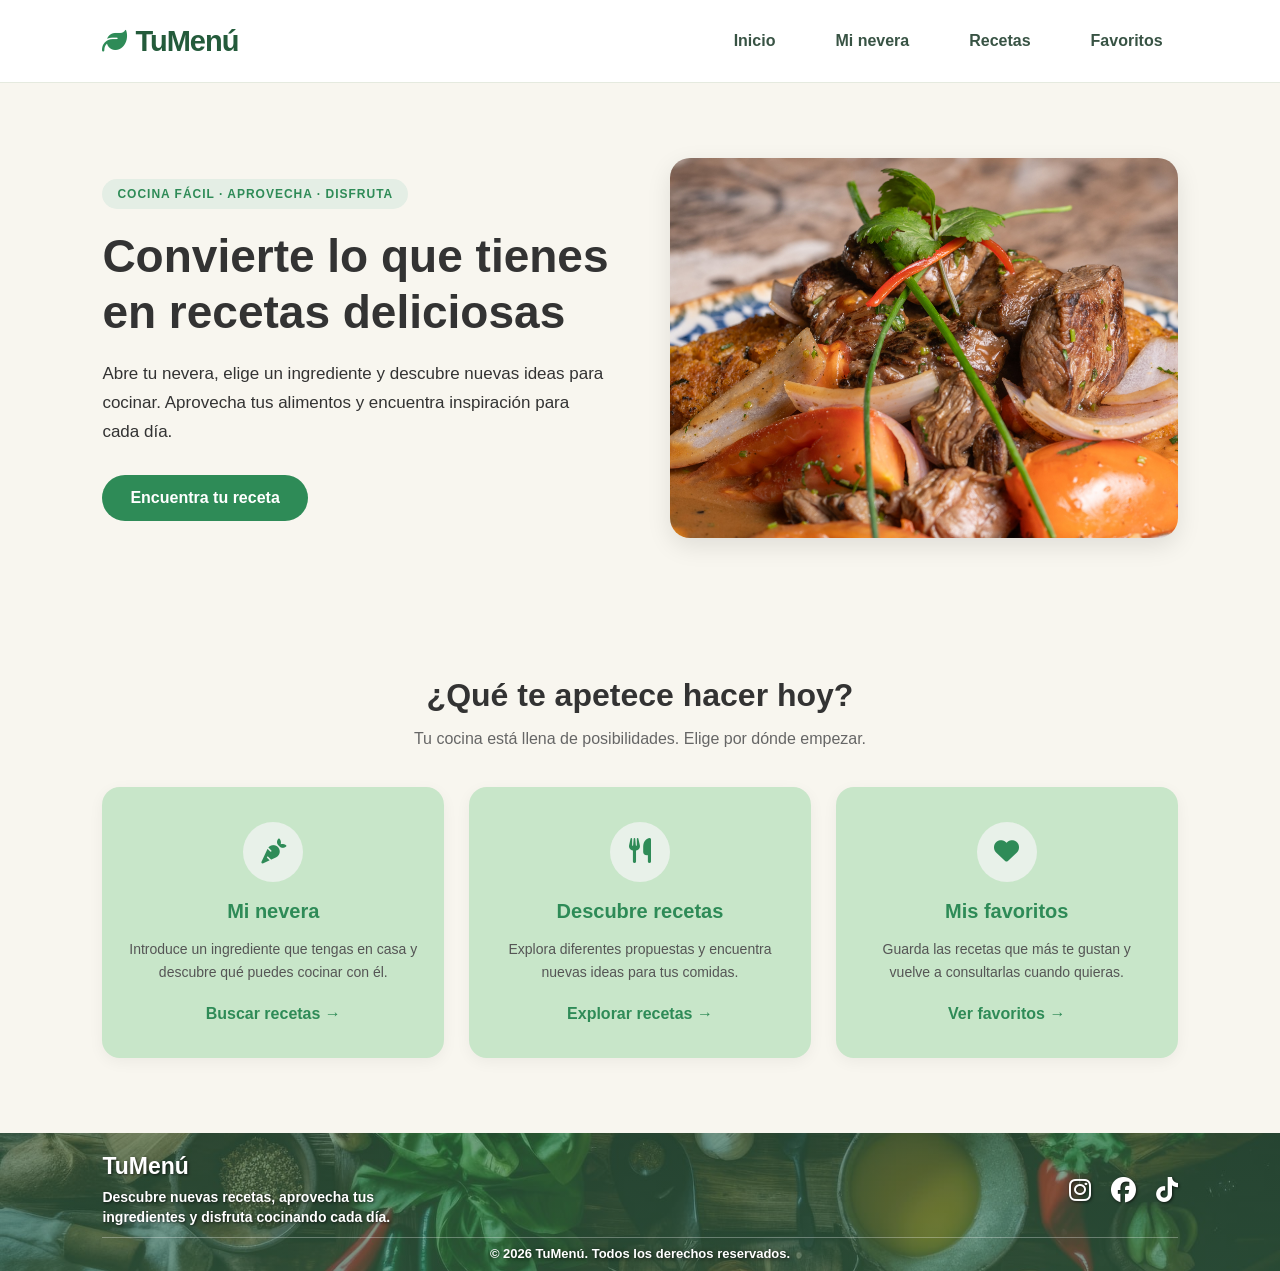
==== commit 5c8269b9: "Completa proyecto TuMenu y añade memoria tecnica" ====
--- a/index.html
+++ b/index.html
@@ -69,7 +69,7 @@
             <div class="hero-imagen">
 
                 <img
-                    src="assets/img/comida1.png"
+                    src="assets/img/portada.png"
                     alt="Plato de comida saludable con ingredientes frescos"
                 >
 
--- a/css/favoritos.css
+++ b/css/favoritos.css
@@ -96,11 +96,11 @@
 }
 
 .tarjeta-recetas {
-    background-color: #F2D7A5;
+    background-color: #C8E6C9;
 }
 
 .tarjeta-favoritos {
-    background-color: #F2C6C6;
+    background-color: #C8E6C9;
 }
 
 /* ===== ESCRITORIO ===== */
